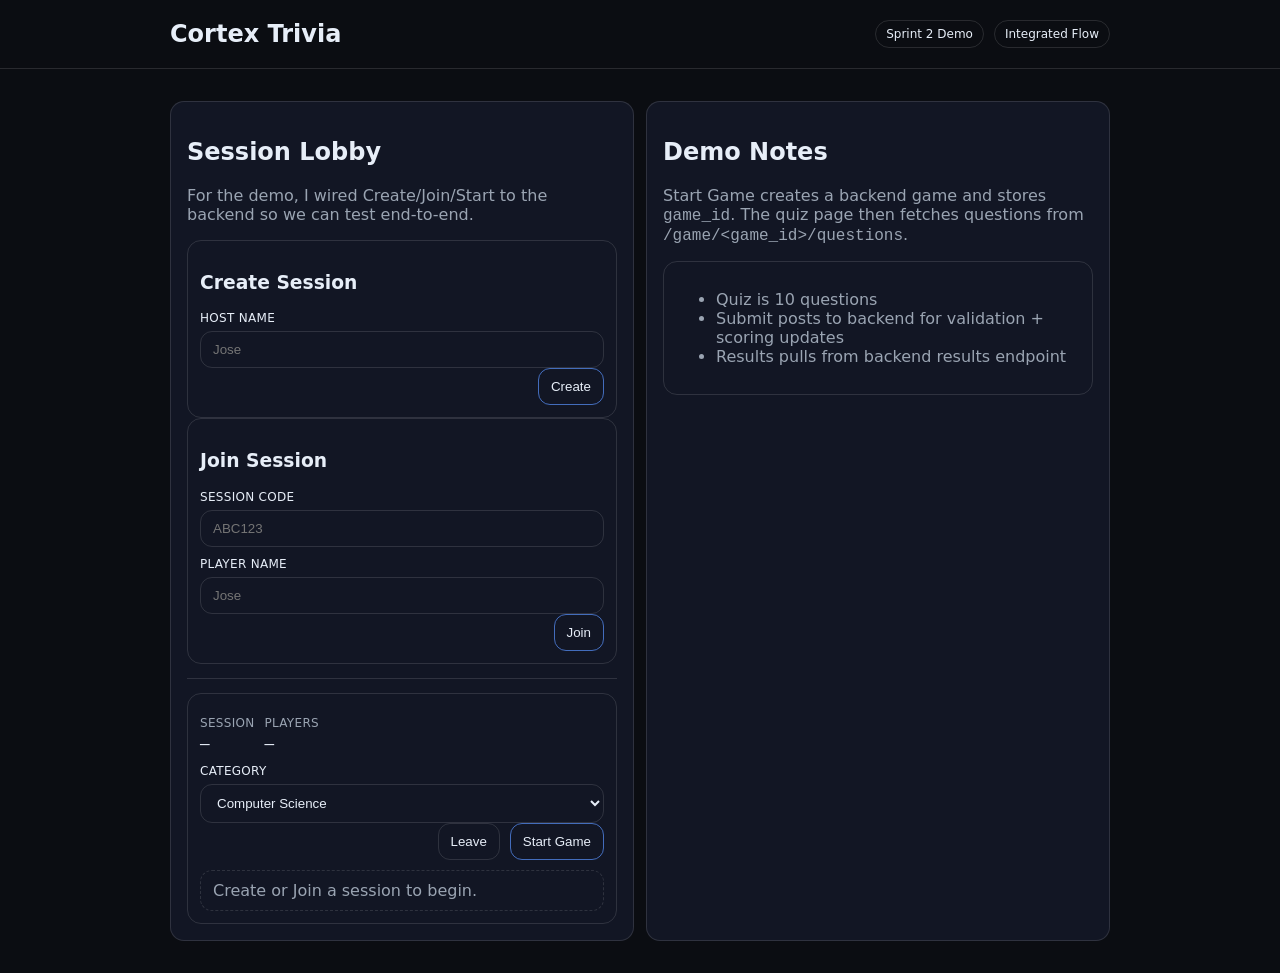
==== frontend/index.html @ 83f25d3b "Add category selection before starting game" ====
<!DOCTYPE html>
<html lang="en">

<head>
  <meta charset="UTF-8" />
  <meta name="viewport" content="width=device-width,initial-scale=1.0" />
  <title>Cortex Trivia — Lobby</title>
  <link rel="stylesheet" href="./styles.css" />
</head>

<!-- JOSE INTEGRATION: app.js uses data-page to decide which initializer to run -->

<body data-page="lobby">
  <header class="header">
    <div class="container header__inner">
      <h1 class="brand">Cortex Trivia</h1>
      <div class="row">
        <span class="pill">Sprint 2 Demo</span>
        <span class="pill">Integrated Flow</span>
      </div>
    </div>
  </header>

  <main class="container">
    <section class="grid">
      <div class="card">
        <h2>Session Lobby</h2>
        <p class="muted">
          <!-- JOSE INTEGRATION: For demo readiness, I wired the lobby buttons to Daniel’s backend. -->
          For the demo, I wired Create/Join/Start to the backend so we can test end-to-end.
        </p>

        <div class="panel">
          <h3>Create Session</h3>
          <label class="label" for="createName">Host name</label>
          <input class="input" id="createName" placeholder="Jose" maxlength="16" />

          <div class="row right">
            <!-- JOSE INTEGRATION: enabled for full integration -->
            <button class="btn primary" id="createBtn">Create</button>
          </div>
        </div>

        <div class="panel">
          <h3>Join Session</h3>
          <label class="label" for="joinCode">Session code</label>
          <input class="input" id="joinCode" placeholder="ABC123" maxlength="10" />
          <label class="label" for="joinName">Player name</label>
          <input class="input" id="joinName" placeholder="Jose" maxlength="16" />

          <div class="row right">
            <!-- JOSE INTEGRATION: enabled for full integration -->
            <button class="btn primary" id="joinBtn">Join</button>
          </div>
        </div>

        <div class="divider"></div>

        <div class="panel">
          <div class="row">
            <div>
              <div class="label muted">Session</div>
              <div class="mono" id="sessionCode">—</div>
            </div>
            <div>
              <div class="label muted">Players</div>
              <div class="mono" id="playerList">—</div>
            </div>
          </div>
          <label class="label" for="bankSelect">Category</label>
          <select class="input" id="bankSelect">
            <option value="cs">Computer Science</option>
            <option value="cybersec">Cybersecurity</option>
          </select>

          <div class="row right">
            <!-- JOSE INTEGRATION: enabled for full integration -->
            <button class="btn" id="leaveBtn">Leave</button>

            <!-- JOSE INTEGRATION: Start Game calls backend /start and navigates to quiz.html -->
            <button class="btn primary" id="startBtn">Start Game</button>
          </div>

          <div class="status" id="statusText">Ready.</div>
        </div>
      </div>

      <div class="card">
        <h2>Demo Notes</h2>
        <p class="muted">
          Start Game creates a backend game and stores <span class="mono">game_id</span>. The quiz page then fetches
          questions from <span class="mono">/game/&lt;game_id&gt;/questions</span>.
        </p>
        <div class="panel">
          <ul class="muted">
            <li>Quiz is 10 questions</li>
            <li>Submit posts to backend for validation + scoring updates</li>
            <li>Results pulls from backend results endpoint</li>
          </ul>
        </div>
      </div>
    </section>
  </main>

  <script src="./app.js"></script>
</body>

</html>
---- frontend/styles.css ----
:root{
  --bg:#0b0d12;
  --card:#121624;
  --text:#e7eef8;
  --muted:#9aa4b2;
  --border:rgba(255,255,255,.12);
  --primary:#4f8cff;
  --danger:#ff4f6d;
  font-family: system-ui, -apple-system, Segoe UI, Roboto, Arial, sans-serif;
}

*{ box-sizing:border-box; }
body{ margin:0; background:var(--bg); color:var(--text); }

.container{ max-width: 980px; margin:0 auto; padding: 20px; }

.header{ border-bottom:1px solid var(--border); }
.header__inner{ display:flex; align-items:center; justify-content:space-between; }

.brand{ margin:0; font-size: 24px; }
.muted{ color:var(--muted); }

.pill{ border:1px solid var(--border); padding:6px 10px; border-radius:999px; font-size:12px; }

.card{ background:var(--card); border:1px solid var(--border); border-radius:14px; padding:16px; }

.grid{ display:grid; grid-template-columns: 1fr 1fr; gap:12px; margin:12px 0; }
@media (max-width: 820px){ .grid{ grid-template-columns:1fr; } }

.panel{ border:1px solid var(--border); border-radius:14px; padding:12px; }

.label{ display:block; margin:10px 0 6px; font-size:12px; text-transform:uppercase; letter-spacing:.3px; }
.input{ width:100%; padding:10px 12px; border-radius:12px; border:1px solid var(--border); background:transparent; color:var(--text); }

/* Fix dropdown list readability (Windows shows a white dropdown list) */
#bankSelect option {
  color: #111;
  background-color: #fff;
}

.btn{ padding:10px 12px; border-radius:12px; border:1px solid var(--border); background:transparent; color:var(--text); cursor:pointer; }
.btn:disabled{ opacity:.45; cursor:not-allowed; }

.primary{ border-color: color-mix(in srgb, var(--primary) 65%, var(--border)); }
.danger{ border-color: color-mix(in srgb, var(--danger) 65%, var(--border)); }

.status{ margin-top:10px; padding:10px 12px; border:1px dashed var(--border); border-radius:12px; color:var(--muted); }

.divider{ height:1px; background:var(--border); margin:14px 0; }

.session{ display:flex; gap:16px; flex-wrap:wrap; align-items:flex-end; border:1px solid var(--border); border-radius:14px; padding:12px; }
.session__actions{ margin-left:auto; display:flex; gap:10px; }

.question{ border:1px solid var(--border); border-radius:14px; padding:12px; }
.row{ display:flex; gap:10px; align-items:center; flex-wrap:wrap; }
.right{ justify-content:flex-end; }

.answers{ display:grid; grid-template-columns: 1fr 1fr; gap:10px; margin-top:10px; }
@media (max-width: 820px){ .answers{ grid-template-columns:1fr; } }

.answer{ text-align:left; padding:10px 12px; border-radius:12px; border:1px solid var(--border); background:transparent; color:var(--text); cursor:pointer; }
.answer.selected{ border-color: color-mix(in srgb, var(--primary) 70%, var(--border)); }

.mono{ font-family: ui-monospace, SFMono-Regular, Menlo, Monaco, Consolas, "Liberation Mono", "Courier New", monospace; }

/* --- Sprint 2 demo additions --- */
.big {
  font-size: 2rem;
  font-weight: 700;
  line-height: 1.1;
}
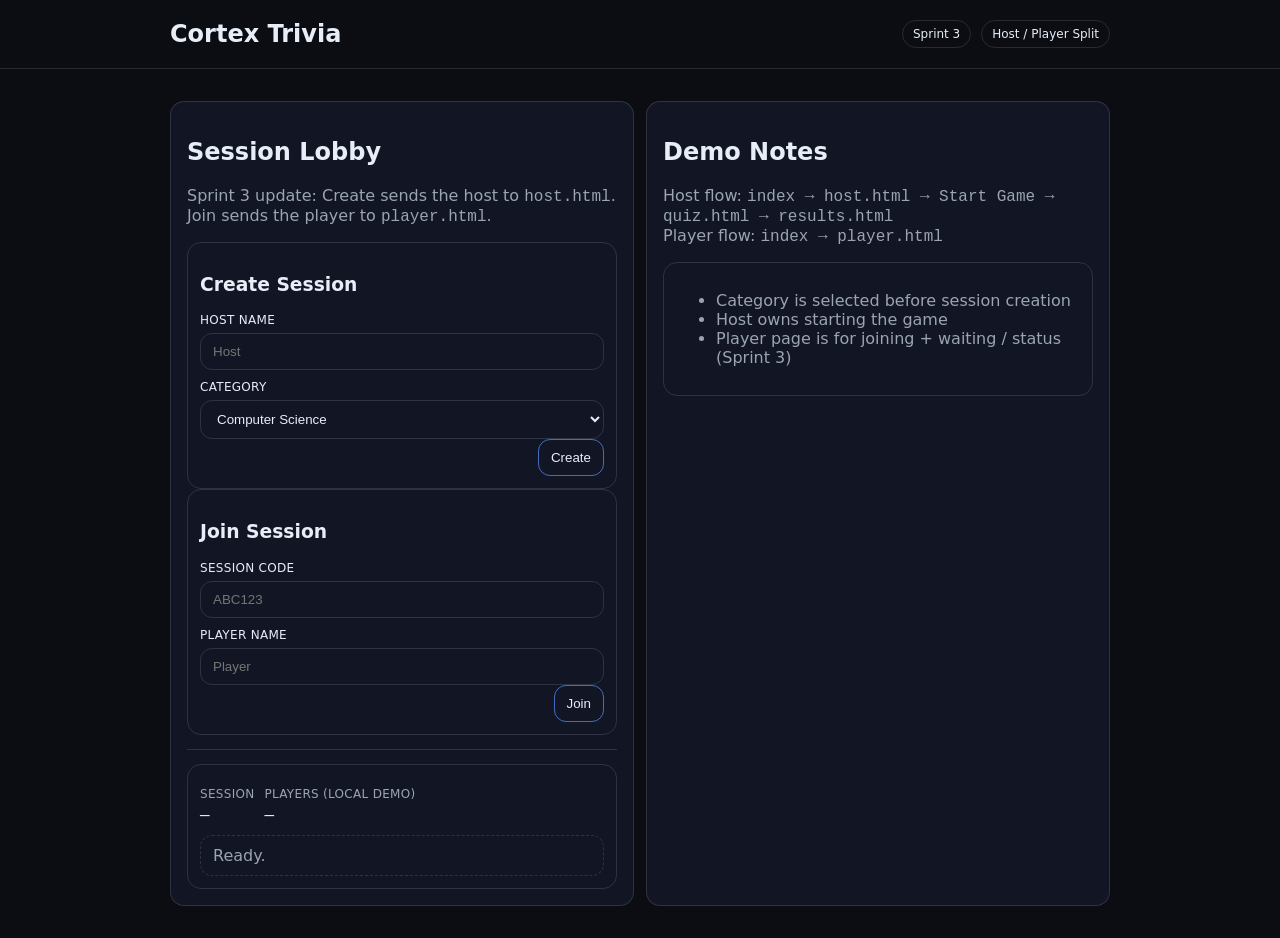
==== commit e7130817: "Sprint 3: host/player pages + minimal backend support" ====
--- a/frontend/index.html
+++ b/frontend/index.html
@@ -9,14 +9,13 @@
 </head>
 
 <!-- JOSE INTEGRATION: app.js uses data-page to decide which initializer to run -->
-
 <body data-page="lobby">
   <header class="header">
     <div class="container header__inner">
       <h1 class="brand">Cortex Trivia</h1>
       <div class="row">
-        <span class="pill">Sprint 2 Demo</span>
-        <span class="pill">Integrated Flow</span>
+        <span class="pill">Sprint 3</span>
+        <span class="pill">Host / Player Split</span>
       </div>
     </div>
   </header>
@@ -26,30 +25,40 @@
       <div class="card">
         <h2>Session Lobby</h2>
         <p class="muted">
-          <!-- JOSE INTEGRATION: For demo readiness, I wired the lobby buttons to Daniel’s backend. -->
-          For the demo, I wired Create/Join/Start to the backend so we can test end-to-end.
+          <!-- JOSE INTEGRATION: Sprint 3 routing change -->
+          Sprint 3 update: Create sends the host to <span class="mono">host.html</span>. Join sends the player to
+          <span class="mono">player.html</span>.
         </p>
 
         <div class="panel">
           <h3>Create Session</h3>
+
           <label class="label" for="createName">Host name</label>
-          <input class="input" id="createName" placeholder="Jose" maxlength="16" />
+          <input class="input" id="createName" placeholder="Host" maxlength="16" />
+
+          <label class="label" for="bankSelect">Category</label>
+          <select class="input" id="bankSelect">
+            <option value="cs">Computer Science</option>
+            <option value="cybersec">Cybersecurity</option>
+          </select>
 
           <div class="row right">
-            <!-- JOSE INTEGRATION: enabled for full integration -->
+            <!-- JOSE INTEGRATION: enabled + routed to host.html -->
             <button class="btn primary" id="createBtn">Create</button>
           </div>
         </div>
 
         <div class="panel">
           <h3>Join Session</h3>
+
           <label class="label" for="joinCode">Session code</label>
           <input class="input" id="joinCode" placeholder="ABC123" maxlength="10" />
+
           <label class="label" for="joinName">Player name</label>
-          <input class="input" id="joinName" placeholder="Jose" maxlength="16" />
+          <input class="input" id="joinName" placeholder="Player" maxlength="16" />
 
           <div class="row right">
-            <!-- JOSE INTEGRATION: enabled for full integration -->
+            <!-- JOSE INTEGRATION: enabled + routed to player.html -->
             <button class="btn primary" id="joinBtn">Join</button>
           </div>
         </div>
@@ -63,22 +72,9 @@
               <div class="mono" id="sessionCode">—</div>
             </div>
             <div>
-              <div class="label muted">Players</div>
+              <div class="label muted">Players (local demo)</div>
               <div class="mono" id="playerList">—</div>
             </div>
-          </div>
-          <label class="label" for="bankSelect">Category</label>
-          <select class="input" id="bankSelect">
-            <option value="cs">Computer Science</option>
-            <option value="cybersec">Cybersecurity</option>
-          </select>
-
-          <div class="row right">
-            <!-- JOSE INTEGRATION: enabled for full integration -->
-            <button class="btn" id="leaveBtn">Leave</button>
-
-            <!-- JOSE INTEGRATION: Start Game calls backend /start and navigates to quiz.html -->
-            <button class="btn primary" id="startBtn">Start Game</button>
           </div>
 
           <div class="status" id="statusText">Ready.</div>
@@ -88,14 +84,14 @@
       <div class="card">
         <h2>Demo Notes</h2>
         <p class="muted">
-          Start Game creates a backend game and stores <span class="mono">game_id</span>. The quiz page then fetches
-          questions from <span class="mono">/game/&lt;game_id&gt;/questions</span>.
+          Host flow: <span class="mono">index → host.html → Start Game → quiz.html → results.html</span><br />
+          Player flow: <span class="mono">index → player.html</span>
         </p>
         <div class="panel">
           <ul class="muted">
-            <li>Quiz is 10 questions</li>
-            <li>Submit posts to backend for validation + scoring updates</li>
-            <li>Results pulls from backend results endpoint</li>
+            <li>Category is selected before session creation</li>
+            <li>Host owns starting the game</li>
+            <li>Player page is for joining + waiting / status (Sprint 3)</li>
           </ul>
         </div>
       </div>
@@ -105,4 +101,5 @@
   <script src="./app.js"></script>
 </body>
 
-</html>+</html>
+
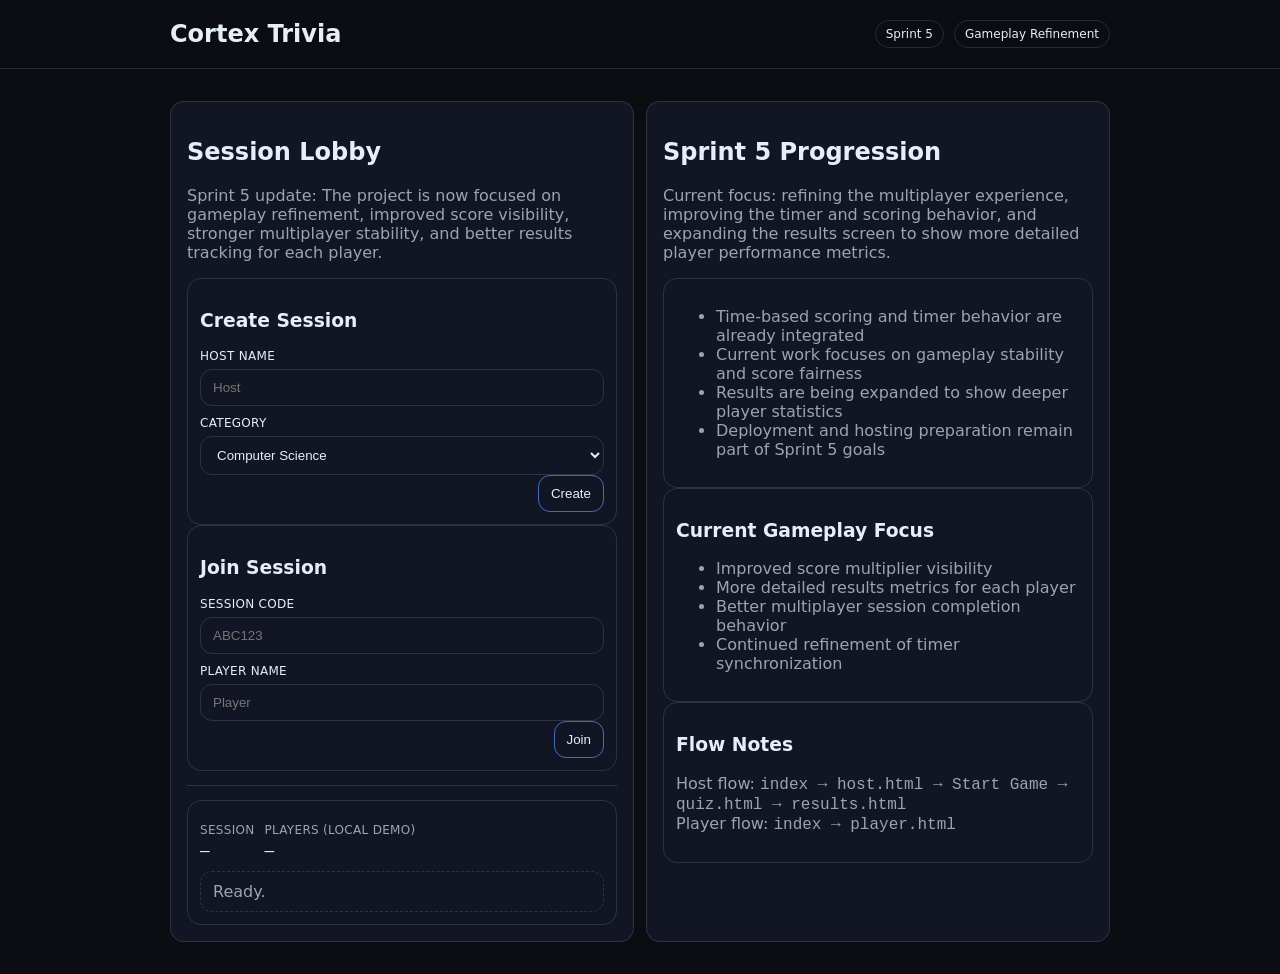
==== commit 2b2228c0: "Sprint 5 frontend results metrics + scoring updates + README update" ====
--- a/frontend/index.html
+++ b/frontend/index.html
@@ -14,8 +14,8 @@
     <div class="container header__inner">
       <h1 class="brand">Cortex Trivia</h1>
       <div class="row">
-        <span class="pill">Sprint 3</span>
-        <span class="pill">Host / Player Split</span>
+        <span class="pill">Sprint 5</span>
+        <span class="pill">Gameplay Refinement</span>
       </div>
     </div>
   </header>
@@ -25,9 +25,9 @@
       <div class="card">
         <h2>Session Lobby</h2>
         <p class="muted">
-          <!-- JOSE INTEGRATION: Sprint 3 routing change -->
-          Sprint 3 update: Create sends the host to <span class="mono">host.html</span>. Join sends the player to
-          <span class="mono">player.html</span>.
+          Sprint 5 update: The project is now focused on gameplay refinement,
+          improved score visibility, stronger multiplayer stability, and better
+          results tracking for each player.
         </p>
 
         <div class="panel">
@@ -40,10 +40,11 @@
           <select class="input" id="bankSelect">
             <option value="cs">Computer Science</option>
             <option value="cybersec">Cybersecurity</option>
+            <option value="it">Information Technology</option>
+            <option value="datasci">Data Science</option>
           </select>
 
           <div class="row right">
-            <!-- JOSE INTEGRATION: enabled + routed to host.html -->
             <button class="btn primary" id="createBtn">Create</button>
           </div>
         </div>
@@ -58,7 +59,6 @@
           <input class="input" id="joinName" placeholder="Player" maxlength="16" />
 
           <div class="row right">
-            <!-- JOSE INTEGRATION: enabled + routed to player.html -->
             <button class="btn primary" id="joinBtn">Join</button>
           </div>
         </div>
@@ -82,17 +82,38 @@
       </div>
 
       <div class="card">
-        <h2>Demo Notes</h2>
+        <h2>Sprint 5 Progression</h2>
         <p class="muted">
-          Host flow: <span class="mono">index → host.html → Start Game → quiz.html → results.html</span><br />
-          Player flow: <span class="mono">index → player.html</span>
+          Current focus: refining the multiplayer experience, improving the
+          timer and scoring behavior, and expanding the results screen to show
+          more detailed player performance metrics.
         </p>
+
         <div class="panel">
           <ul class="muted">
-            <li>Category is selected before session creation</li>
-            <li>Host owns starting the game</li>
-            <li>Player page is for joining + waiting / status (Sprint 3)</li>
+            <li>Time-based scoring and timer behavior are already integrated</li>
+            <li>Current work focuses on gameplay stability and score fairness</li>
+            <li>Results are being expanded to show deeper player statistics</li>
+            <li>Deployment and hosting preparation remain part of Sprint 5 goals</li>
           </ul>
+        </div>
+
+        <div class="panel">
+          <h3>Current Gameplay Focus</h3>
+          <ul class="muted">
+            <li>Improved score multiplier visibility</li>
+            <li>More detailed results metrics for each player</li>
+            <li>Better multiplayer session completion behavior</li>
+            <li>Continued refinement of timer synchronization</li>
+          </ul>
+        </div>
+
+        <div class="panel">
+          <h3>Flow Notes</h3>
+          <p class="muted">
+            Host flow: <span class="mono">index → host.html → Start Game → quiz.html → results.html</span><br />
+            Player flow: <span class="mono">index → player.html</span>
+          </p>
         </div>
       </div>
     </section>
@@ -102,4 +123,3 @@
 </body>
 
 </html>
-
--- a/frontend/styles.css
+++ b/frontend/styles.css
@@ -70,3 +70,31 @@
   line-height: 1.1;
 }
 
+/* === Timer + Buffer Selection UI (added from classmate's version) === */
+.timer-btn,
+#bufferOn,
+#bufferOff {
+  border: 1px solid var(--border);
+  padding: 8px 12px;
+  margin: 4px;
+  cursor: pointer;
+  border-radius: 12px;
+  background: transparent;
+  color: var(--text);
+  transition: all 0.2s ease;
+}
+
+.timer-btn:hover,
+#bufferOn:hover,
+#bufferOff:hover {
+  border-color: var(--primary);
+}
+
+/* Highlights the currently selected timer/buffer button */
+.timer-btn.selected,
+#bufferOn.selected,
+#bufferOff.selected {
+  background-color: var(--primary);
+  color: white;
+  border-color: var(--primary);
+}
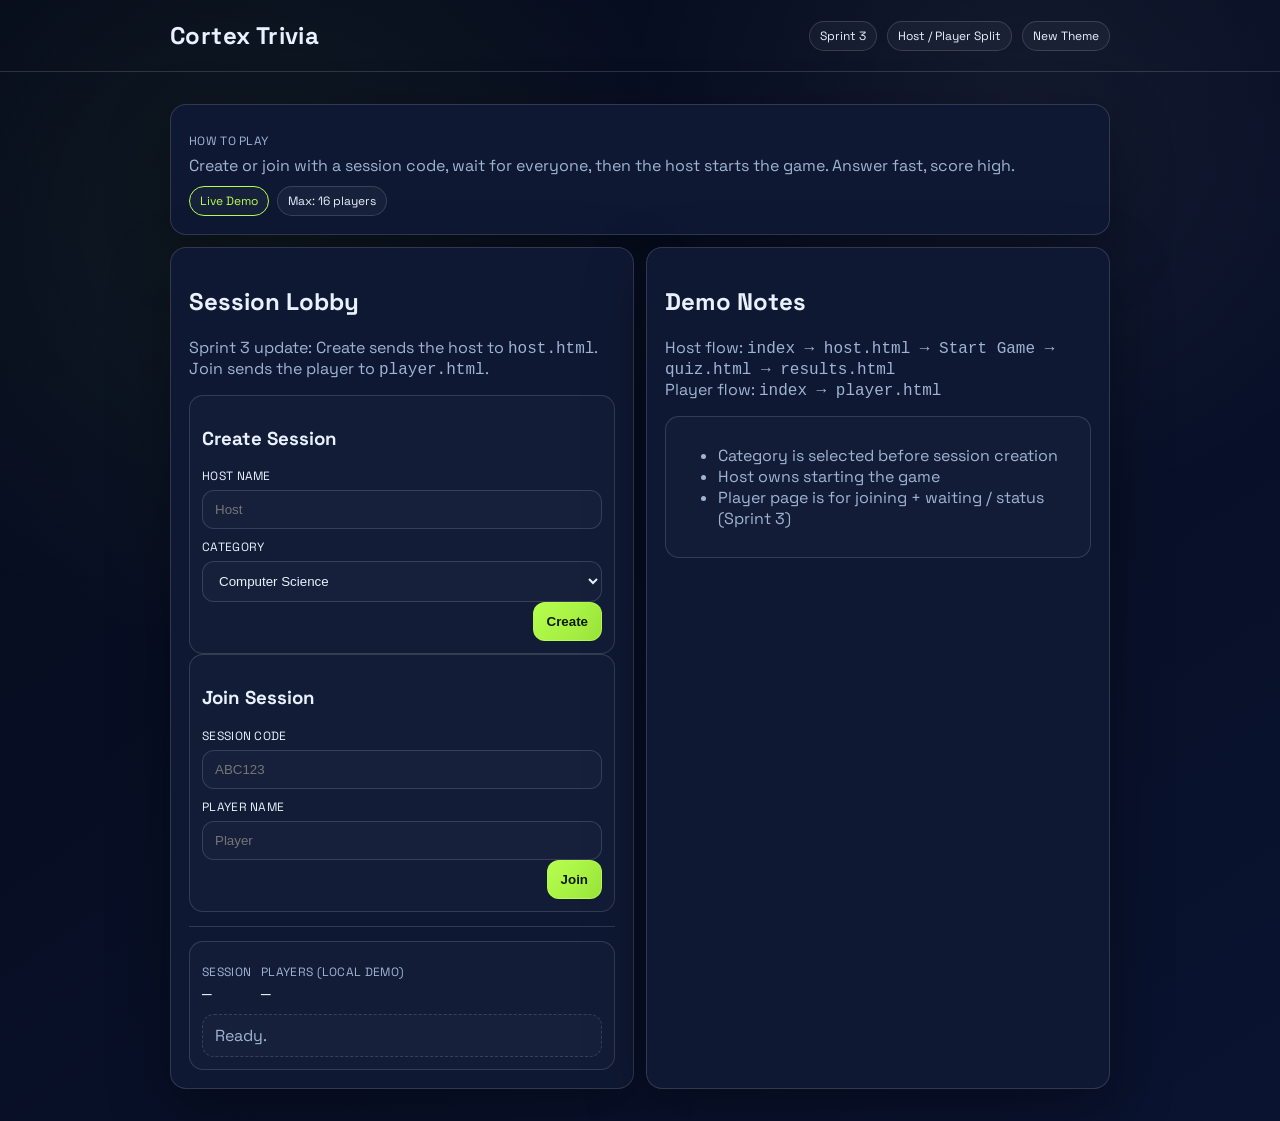
==== commit e0258b49: "UI refresh: navy/lime theme, quiz/results polish, Sprint 6 README updates" ====
--- a/frontend/index.html
+++ b/frontend/index.html
@@ -14,20 +14,37 @@
     <div class="container header__inner">
       <h1 class="brand">Cortex Trivia</h1>
       <div class="row">
-        <span class="pill">Sprint 5</span>
-        <span class="pill">Gameplay Refinement</span>
+        <span class="pill">Sprint 3</span>
+        <span class="pill">Host / Player Split</span>
+        <span class="pill">New Theme</span>
       </div>
     </div>
   </header>
 
   <main class="container">
+    <!-- Hero strip: lightweight “how to” and status summary -->
+    <section class="card" style="margin-top:12px;">
+      <div class="row" style="justify-content:space-between; align-items:flex-start;">
+        <div>
+          <div class="label muted">How to play</div>
+          <p class="muted" style="margin:4px 0 0;">
+            Create or join with a session code, wait for everyone, then the host starts the game. Answer fast, score high.
+          </p>
+        </div>
+        <div class="row" style="gap:8px;">
+          <span class="pill" style="border-color:var(--primary); color:var(--primary);">Live Demo</span>
+          <span class="pill">Max: 16 players</span>
+        </div>
+      </div>
+    </section>
+
     <section class="grid">
       <div class="card">
         <h2>Session Lobby</h2>
         <p class="muted">
-          Sprint 5 update: The project is now focused on gameplay refinement,
-          improved score visibility, stronger multiplayer stability, and better
-          results tracking for each player.
+          <!-- JOSE INTEGRATION: Sprint 3 routing change -->
+          Sprint 3 update: Create sends the host to <span class="mono">host.html</span>. Join sends the player to
+          <span class="mono">player.html</span>.
         </p>
 
         <div class="panel">
@@ -45,6 +62,7 @@
           </select>
 
           <div class="row right">
+            <!-- JOSE INTEGRATION: enabled + routed to host.html -->
             <button class="btn primary" id="createBtn">Create</button>
           </div>
         </div>
@@ -55,10 +73,11 @@
           <label class="label" for="joinCode">Session code</label>
           <input class="input" id="joinCode" placeholder="ABC123" maxlength="10" />
 
-          <label class="label" for="joinName">Player name</label>
+          <label class="label" for "joinName">Player name</label>
           <input class="input" id="joinName" placeholder="Player" maxlength="16" />
 
           <div class="row right">
+            <!-- JOSE INTEGRATION: enabled + routed to player.html -->
             <button class="btn primary" id="joinBtn">Join</button>
           </div>
         </div>
@@ -82,38 +101,17 @@
       </div>
 
       <div class="card">
-        <h2>Sprint 5 Progression</h2>
+        <h2>Demo Notes</h2>
         <p class="muted">
-          Current focus: refining the multiplayer experience, improving the
-          timer and scoring behavior, and expanding the results screen to show
-          more detailed player performance metrics.
+          Host flow: <span class="mono">index → host.html → Start Game → quiz.html → results.html</span><br />
+          Player flow: <span class="mono">index → player.html</span>
         </p>
-
         <div class="panel">
           <ul class="muted">
-            <li>Time-based scoring and timer behavior are already integrated</li>
-            <li>Current work focuses on gameplay stability and score fairness</li>
-            <li>Results are being expanded to show deeper player statistics</li>
-            <li>Deployment and hosting preparation remain part of Sprint 5 goals</li>
+            <li>Category is selected before session creation</li>
+            <li>Host owns starting the game</li>
+            <li>Player page is for joining + waiting / status (Sprint 3)</li>
           </ul>
-        </div>
-
-        <div class="panel">
-          <h3>Current Gameplay Focus</h3>
-          <ul class="muted">
-            <li>Improved score multiplier visibility</li>
-            <li>More detailed results metrics for each player</li>
-            <li>Better multiplayer session completion behavior</li>
-            <li>Continued refinement of timer synchronization</li>
-          </ul>
-        </div>
-
-        <div class="panel">
-          <h3>Flow Notes</h3>
-          <p class="muted">
-            Host flow: <span class="mono">index → host.html → Start Game → quiz.html → results.html</span><br />
-            Player flow: <span class="mono">index → player.html</span>
-          </p>
         </div>
       </div>
     </section>
@@ -123,3 +121,4 @@
 </body>
 
 </html>
+
--- a/frontend/styles.css
+++ b/frontend/styles.css
@@ -1,36 +1,94 @@
+/* Global theme tokens */
+@import url('https://fonts.googleapis.com/css2?family=Space+Grotesk:wght@400;500;600;700&display=swap');
+
 :root{
-  --bg:#0b0d12;
-  --card:#121624;
-  --text:#e7eef8;
-  --muted:#9aa4b2;
-  --border:rgba(255,255,255,.12);
-  --primary:#4f8cff;
+  --bg:#050b1b;
+  --bg-2:#0a1330;
+  --card:#0f1833;
+  --text:#e9f1ff;
+  --muted:#9fb4d1;
+  --border:rgba(255,255,255,.14);
+  --primary:#b6ff4f;           /* Lime accent */
+  --primary-strong:#9be63a;
   --danger:#ff4f6d;
-  font-family: system-ui, -apple-system, Segoe UI, Roboto, Arial, sans-serif;
+  --shadow:0 20px 60px rgba(0,0,0,0.35);
+  font-family:'Space Grotesk', system-ui, -apple-system, Segoe UI, Roboto, Arial, sans-serif;
 }
 
 *{ box-sizing:border-box; }
-body{ margin:0; background:var(--bg); color:var(--text); }
-
+body{
+  margin:0;
+  background:radial-gradient(circle at 20% 20%, rgba(182,255,79,0.06), transparent 32%),
+             radial-gradient(circle at 80% 10%, rgba(255,255,255,0.05), transparent 28%),
+             linear-gradient(145deg, var(--bg), var(--bg-2));
+  color:var(--text);
+  min-height:100vh;
+}
+
+/* Layout */
 .container{ max-width: 980px; margin:0 auto; padding: 20px; }
 
+/* Header */
 .header{ border-bottom:1px solid var(--border); }
-.header__inner{ display:flex; align-items:center; justify-content:space-between; }
-
-.brand{ margin:0; font-size: 24px; }
+.header__inner{ display:flex; align-items:center; justify-content:space-between; gap:12px; }
+.brand{ margin:0; font-size: 24px; letter-spacing:0.4px; }
+
+/* Text */
 .muted{ color:var(--muted); }
 
-.pill{ border:1px solid var(--border); padding:6px 10px; border-radius:999px; font-size:12px; }
-
-.card{ background:var(--card); border:1px solid var(--border); border-radius:14px; padding:16px; }
-
+/* Pills & badges */
+.pill{
+  border:1px solid var(--border);
+  padding:6px 10px;
+  border-radius:999px;
+  font-size:12px;
+  background:rgba(255,255,255,0.04);
+}
+
+/* Cards & panels */
+.card{
+  background:var(--card);
+  border:1px solid var(--border);
+  border-radius:16px;
+  padding:18px;
+  box-shadow:var(--shadow);
+  transition:transform .18s ease, box-shadow .18s ease;
+}
+.card:hover{ transform:translateY(-2px); box-shadow:0 24px 64px rgba(0,0,0,0.42); }
+
+.panel{
+  border:1px solid var(--border);
+  border-radius:14px;
+  padding:12px;
+  background:rgba(255,255,255,0.02);
+}
+
+/* Grid */
 .grid{ display:grid; grid-template-columns: 1fr 1fr; gap:12px; margin:12px 0; }
 @media (max-width: 820px){ .grid{ grid-template-columns:1fr; } }
 
-.panel{ border:1px solid var(--border); border-radius:14px; padding:12px; }
-
-.label{ display:block; margin:10px 0 6px; font-size:12px; text-transform:uppercase; letter-spacing:.3px; }
-.input{ width:100%; padding:10px 12px; border-radius:12px; border:1px solid var(--border); background:transparent; color:var(--text); }
+/* Labels & inputs */
+.label{
+  display:block;
+  margin:10px 0 6px;
+  font-size:12px;
+  text-transform:uppercase;
+  letter-spacing:.3px;
+}
+.input{
+  width:100%;
+  padding:11px 12px;
+  border-radius:12px;
+  border:1px solid var(--border);
+  background:rgba(255,255,255,0.02);
+  color:var(--text);
+  transition:border-color .16s ease, box-shadow .16s ease, background .16s ease;
+}
+.input:focus-visible{
+  outline:2px solid var(--primary);
+  outline-offset:2px;
+  box-shadow:0 0 0 4px rgba(182,255,79,0.18);
+}
 
 /* Fix dropdown list readability (Windows shows a white dropdown list) */
 #bankSelect option {
@@ -38,30 +96,101 @@
   background-color: #fff;
 }
 
-.btn{ padding:10px 12px; border-radius:12px; border:1px solid var(--border); background:transparent; color:var(--text); cursor:pointer; }
-.btn:disabled{ opacity:.45; cursor:not-allowed; }
-
-.primary{ border-color: color-mix(in srgb, var(--primary) 65%, var(--border)); }
-.danger{ border-color: color-mix(in srgb, var(--danger) 65%, var(--border)); }
-
-.status{ margin-top:10px; padding:10px 12px; border:1px dashed var(--border); border-radius:12px; color:var(--muted); }
-
+/* Buttons */
+.btn{
+  padding:11px 13px;
+  border-radius:12px;
+  border:1px solid var(--border);
+  background:rgba(255,255,255,0.03);
+  color:var(--text);
+  cursor:pointer;
+  transition:transform .16s ease, box-shadow .16s ease, background .16s ease, border-color .16s ease;
+}
+.btn:hover{
+  transform:translateY(-1px);
+  box-shadow:0 10px 28px rgba(0,0,0,0.28);
+}
+.btn:focus-visible{
+  outline:2px solid var(--primary);
+  outline-offset:2px;
+  box-shadow:0 0 0 4px rgba(182,255,79,0.18);
+}
+.btn:disabled{ opacity:.45; cursor:not-allowed; transform:none; box-shadow:none; }
+
+/* Filled accents for primary/danger */
+.primary{
+  border-color: color-mix(in srgb, var(--primary) 60%, var(--border));
+  background: linear-gradient(135deg, var(--primary), var(--primary-strong));
+  color:#0f1a00;
+  font-weight:600;
+}
+.primary:hover{ border-color:var(--primary-strong); }
+.primary:disabled{ background:rgba(255,255,255,0.08); color:var(--muted); }
+
+.danger{
+  border-color: color-mix(in srgb, var(--danger) 65%, var(--border));
+  color:var(--danger);
+}
+.danger:hover{ border-color:var(--danger); color:#fff; background:rgba(255,79,109,0.12); }
+
+/* Status & dividers */
+.status{
+  margin-top:10px;
+  padding:10px 12px;
+  border:1px dashed var(--border);
+  border-radius:12px;
+  color:var(--muted);
+  background:rgba(255,255,255,0.02);
+}
 .divider{ height:1px; background:var(--border); margin:14px 0; }
 
-.session{ display:flex; gap:16px; flex-wrap:wrap; align-items:flex-end; border:1px solid var(--border); border-radius:14px; padding:12px; }
+/* Session / rows */
+.session{
+  display:flex;
+  gap:16px;
+  flex-wrap:wrap;
+  align-items:flex-end;
+  border:1px solid var(--border);
+  border-radius:14px;
+  padding:12px;
+  background:rgba(255,255,255,0.02);
+}
 .session__actions{ margin-left:auto; display:flex; gap:10px; }
 
-.question{ border:1px solid var(--border); border-radius:14px; padding:12px; }
+.question{
+  border:1px solid var(--border);
+  border-radius:14px;
+  padding:12px;
+  background:rgba(255,255,255,0.02);
+}
+
 .row{ display:flex; gap:10px; align-items:center; flex-wrap:wrap; }
 .right{ justify-content:flex-end; }
 
+/* Answers */
 .answers{ display:grid; grid-template-columns: 1fr 1fr; gap:10px; margin-top:10px; }
 @media (max-width: 820px){ .answers{ grid-template-columns:1fr; } }
 
-.answer{ text-align:left; padding:10px 12px; border-radius:12px; border:1px solid var(--border); background:transparent; color:var(--text); cursor:pointer; }
-.answer.selected{ border-color: color-mix(in srgb, var(--primary) 70%, var(--border)); }
-
-.mono{ font-family: ui-monospace, SFMono-Regular, Menlo, Monaco, Consolas, "Liberation Mono", "Courier New", monospace; }
+.answer{
+  text-align:left;
+  padding:10px 12px;
+  border-radius:12px;
+  border:1px solid var(--border);
+  background:rgba(255,255,255,0.03);
+  color:var(--text);
+  cursor:pointer;
+  transition:transform .14s ease, border-color .16s ease, background .16s ease;
+}
+.answer:hover{ transform:translateY(-1px); }
+.answer.selected{
+  border-color: color-mix(in srgb, var(--primary) 70%, var(--border));
+  background:rgba(182,255,79,0.12);
+}
+
+/* Mono text */
+.mono{
+  font-family: ui-monospace, SFMono-Regular, Menlo, Monaco, Consolas, "Liberation Mono", "Courier New", monospace;
+}
 
 /* --- Sprint 2 demo additions --- */
 .big {
@@ -95,6 +224,7 @@
 #bufferOn.selected,
 #bufferOff.selected {
   background-color: var(--primary);
-  color: white;
+  color: #0f1a00;
   border-color: var(--primary);
 }
+
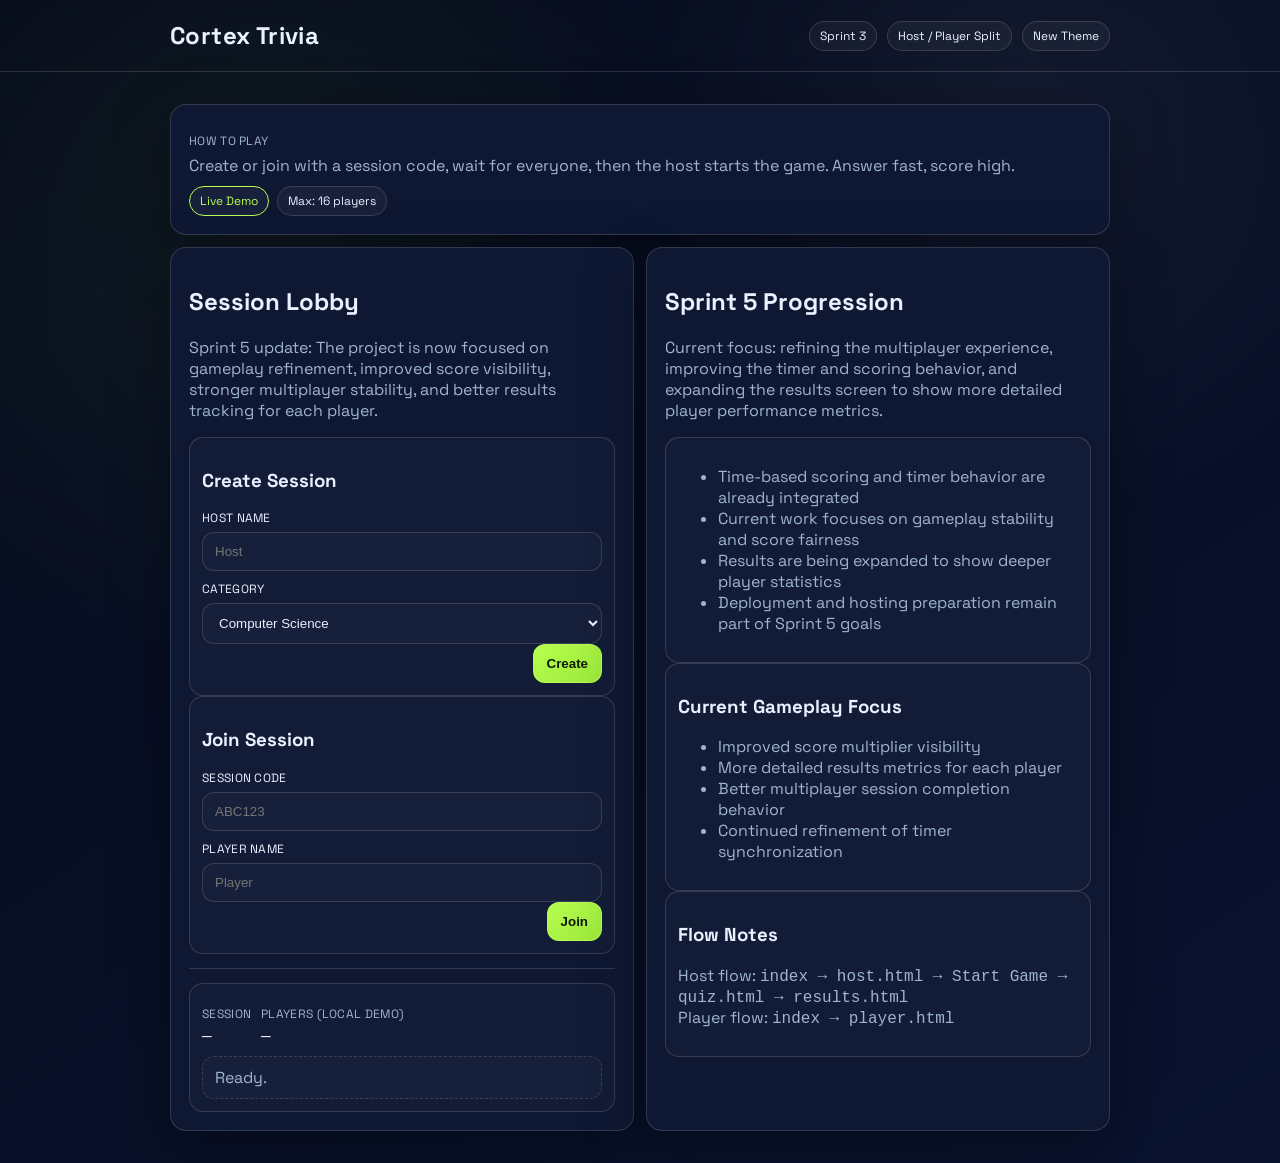
==== commit c5a34012: "Merge branch 'main' into frontend-ui-update" ====
--- a/frontend/index.html
+++ b/frontend/index.html
@@ -42,9 +42,9 @@
       <div class="card">
         <h2>Session Lobby</h2>
         <p class="muted">
-          <!-- JOSE INTEGRATION: Sprint 3 routing change -->
-          Sprint 3 update: Create sends the host to <span class="mono">host.html</span>. Join sends the player to
-          <span class="mono">player.html</span>.
+          Sprint 5 update: The project is now focused on gameplay refinement,
+          improved score visibility, stronger multiplayer stability, and better
+          results tracking for each player.
         </p>
 
         <div class="panel">
@@ -62,7 +62,6 @@
           </select>
 
           <div class="row right">
-            <!-- JOSE INTEGRATION: enabled + routed to host.html -->
             <button class="btn primary" id="createBtn">Create</button>
           </div>
         </div>
@@ -77,7 +76,6 @@
           <input class="input" id="joinName" placeholder="Player" maxlength="16" />
 
           <div class="row right">
-            <!-- JOSE INTEGRATION: enabled + routed to player.html -->
             <button class="btn primary" id="joinBtn">Join</button>
           </div>
         </div>
@@ -101,17 +99,38 @@
       </div>
 
       <div class="card">
-        <h2>Demo Notes</h2>
+        <h2>Sprint 5 Progression</h2>
         <p class="muted">
-          Host flow: <span class="mono">index → host.html → Start Game → quiz.html → results.html</span><br />
-          Player flow: <span class="mono">index → player.html</span>
+          Current focus: refining the multiplayer experience, improving the
+          timer and scoring behavior, and expanding the results screen to show
+          more detailed player performance metrics.
         </p>
+
         <div class="panel">
           <ul class="muted">
-            <li>Category is selected before session creation</li>
-            <li>Host owns starting the game</li>
-            <li>Player page is for joining + waiting / status (Sprint 3)</li>
+            <li>Time-based scoring and timer behavior are already integrated</li>
+            <li>Current work focuses on gameplay stability and score fairness</li>
+            <li>Results are being expanded to show deeper player statistics</li>
+            <li>Deployment and hosting preparation remain part of Sprint 5 goals</li>
           </ul>
+        </div>
+
+        <div class="panel">
+          <h3>Current Gameplay Focus</h3>
+          <ul class="muted">
+            <li>Improved score multiplier visibility</li>
+            <li>More detailed results metrics for each player</li>
+            <li>Better multiplayer session completion behavior</li>
+            <li>Continued refinement of timer synchronization</li>
+          </ul>
+        </div>
+
+        <div class="panel">
+          <h3>Flow Notes</h3>
+          <p class="muted">
+            Host flow: <span class="mono">index → host.html → Start Game → quiz.html → results.html</span><br />
+            Player flow: <span class="mono">index → player.html</span>
+          </p>
         </div>
       </div>
     </section>
@@ -121,4 +140,3 @@
 </body>
 
 </html>
-
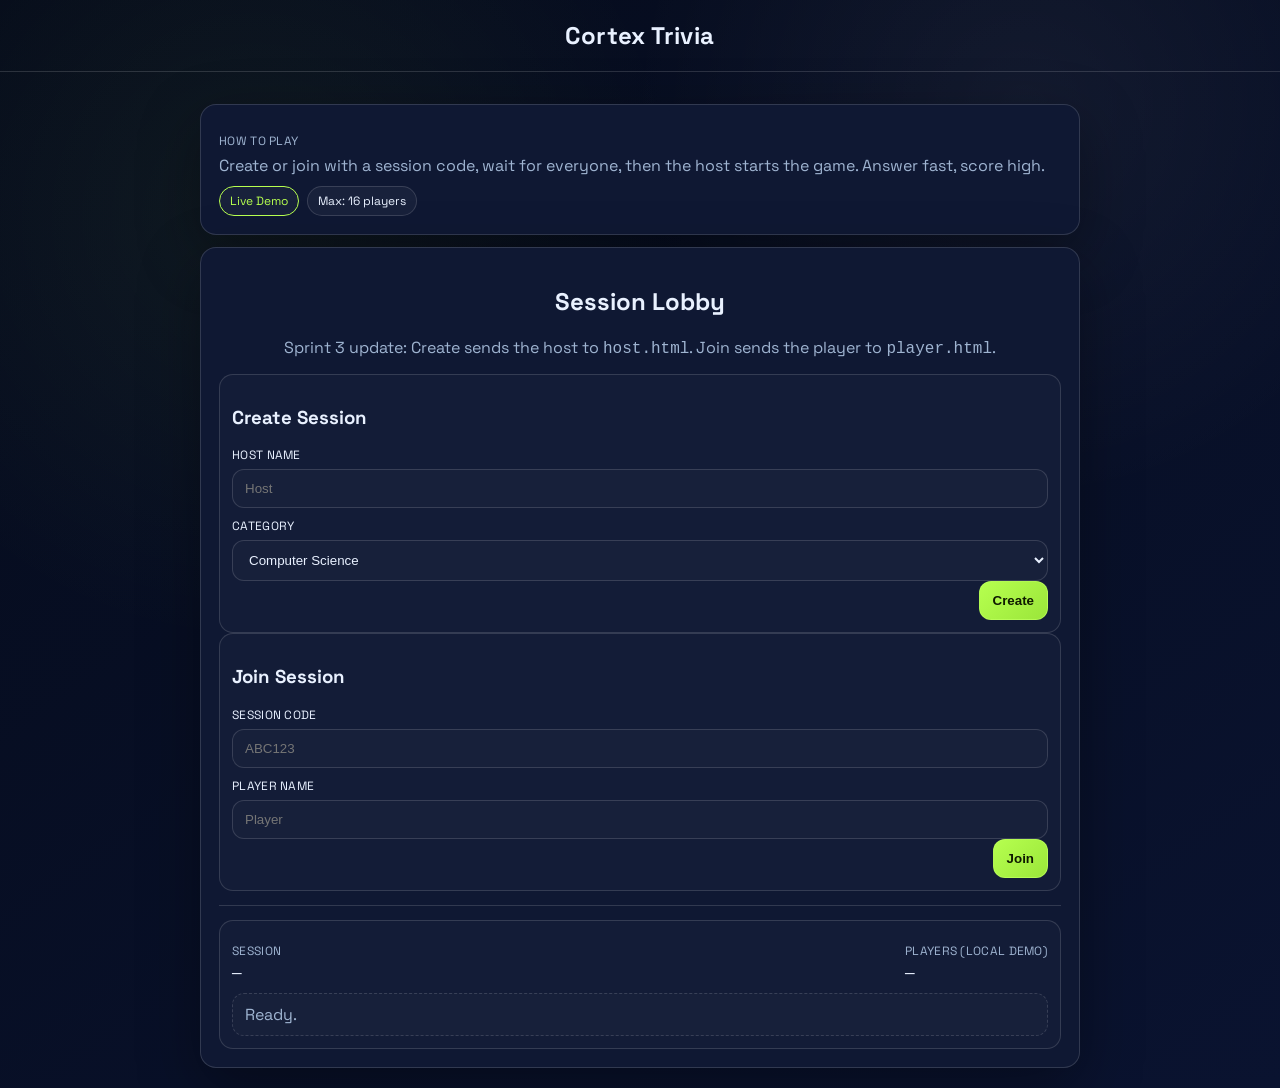
==== commit 8e567c7d: "Clean lobby layout: remove legacy sprint badges and center session card" ====
--- a/frontend/index.html
+++ b/frontend/index.html
@@ -11,18 +11,14 @@
 <!-- JOSE INTEGRATION: app.js uses data-page to decide which initializer to run -->
 <body data-page="lobby">
   <header class="header">
-    <div class="container header__inner">
+    <!-- Centered brand; pills removed as requested -->
+    <div class="container header__inner" style="justify-content:center;">
       <h1 class="brand">Cortex Trivia</h1>
-      <div class="row">
-        <span class="pill">Sprint 3</span>
-        <span class="pill">Host / Player Split</span>
-        <span class="pill">New Theme</span>
-      </div>
     </div>
   </header>
 
-  <main class="container">
-    <!-- Hero strip: lightweight “how to” and status summary -->
+  <main class="container" style="max-width:920px;">
+    <!-- Hero strip: kept concise; no sprint pills -->
     <section class="card" style="margin-top:12px;">
       <div class="row" style="justify-content:space-between; align-items:flex-start;">
         <div>
@@ -38,100 +34,64 @@
       </div>
     </section>
 
-    <section class="grid">
-      <div class="card">
-        <h2>Session Lobby</h2>
-        <p class="muted">
-          Sprint 5 update: The project is now focused on gameplay refinement,
-          improved score visibility, stronger multiplayer stability, and better
-          results tracking for each player.
-        </p>
+    <!-- Single-column layout: Session Lobby centered, Sprint 5 content removed -->
+    <section class="card" style="margin-top:12px;">
+      <h2 style="text-align:center;">Session Lobby</h2>
+      <p class="muted" style="text-align:center;">
+        Sprint 3 update: Create sends the host to <span class="mono">host.html</span>. Join sends the player to
+        <span class="mono">player.html</span>.
+      </p>
 
-        <div class="panel">
-          <h3>Create Session</h3>
+      <div class="panel">
+        <h3>Create Session</h3>
 
-          <label class="label" for="createName">Host name</label>
-          <input class="input" id="createName" placeholder="Host" maxlength="16" />
+        <label class="label" for="createName">Host name</label>
+        <input class="input" id="createName" placeholder="Host" maxlength="16" />
 
-          <label class="label" for="bankSelect">Category</label>
-          <select class="input" id="bankSelect">
-            <option value="cs">Computer Science</option>
-            <option value="cybersec">Cybersecurity</option>
-            <option value="it">Information Technology</option>
-            <option value="datasci">Data Science</option>
-          </select>
+        <label class="label" for="bankSelect">Category</label>
+        <select class="input" id="bankSelect">
+          <option value="cs">Computer Science</option>
+          <option value="cybersec">Cybersecurity</option>
+          <option value="it">Information Technology</option>
+          <option value="datasci">Data Science</option>
+        </select>
 
-          <div class="row right">
-            <button class="btn primary" id="createBtn">Create</button>
+        <div class="row right">
+          <!-- JOSE INTEGRATION: enabled + routed to host.html -->
+          <button class="btn primary" id="createBtn">Create</button>
+        </div>
+      </div>
+
+      <div class="panel">
+        <h3>Join Session</h3>
+
+        <label class="label" for="joinCode">Session code</label>
+        <input class="input" id="joinCode" placeholder="ABC123" maxlength="10" />
+
+        <label class="label" for="joinName">Player name</label>
+        <input class="input" id="joinName" placeholder="Player" maxlength="16" />
+
+        <div class="row right">
+          <!-- JOSE INTEGRATION: enabled + routed to player.html -->
+          <button class="btn primary" id="joinBtn">Join</button>
+        </div>
+      </div>
+
+      <div class="divider"></div>
+
+      <div class="panel">
+        <div class="row" style="justify-content:space-between;">
+          <div>
+            <div class="label muted">Session</div>
+            <div class="mono" id="sessionCode">—</div>
+          </div>
+          <div>
+            <div class="label muted">Players (local demo)</div>
+            <div class="mono" id="playerList">—</div>
           </div>
         </div>
 
-        <div class="panel">
-          <h3>Join Session</h3>
-
-          <label class="label" for="joinCode">Session code</label>
-          <input class="input" id="joinCode" placeholder="ABC123" maxlength="10" />
-
-          <label class="label" for "joinName">Player name</label>
-          <input class="input" id="joinName" placeholder="Player" maxlength="16" />
-
-          <div class="row right">
-            <button class="btn primary" id="joinBtn">Join</button>
-          </div>
-        </div>
-
-        <div class="divider"></div>
-
-        <div class="panel">
-          <div class="row">
-            <div>
-              <div class="label muted">Session</div>
-              <div class="mono" id="sessionCode">—</div>
-            </div>
-            <div>
-              <div class="label muted">Players (local demo)</div>
-              <div class="mono" id="playerList">—</div>
-            </div>
-          </div>
-
-          <div class="status" id="statusText">Ready.</div>
-        </div>
-      </div>
-
-      <div class="card">
-        <h2>Sprint 5 Progression</h2>
-        <p class="muted">
-          Current focus: refining the multiplayer experience, improving the
-          timer and scoring behavior, and expanding the results screen to show
-          more detailed player performance metrics.
-        </p>
-
-        <div class="panel">
-          <ul class="muted">
-            <li>Time-based scoring and timer behavior are already integrated</li>
-            <li>Current work focuses on gameplay stability and score fairness</li>
-            <li>Results are being expanded to show deeper player statistics</li>
-            <li>Deployment and hosting preparation remain part of Sprint 5 goals</li>
-          </ul>
-        </div>
-
-        <div class="panel">
-          <h3>Current Gameplay Focus</h3>
-          <ul class="muted">
-            <li>Improved score multiplier visibility</li>
-            <li>More detailed results metrics for each player</li>
-            <li>Better multiplayer session completion behavior</li>
-            <li>Continued refinement of timer synchronization</li>
-          </ul>
-        </div>
-
-        <div class="panel">
-          <h3>Flow Notes</h3>
-          <p class="muted">
-            Host flow: <span class="mono">index → host.html → Start Game → quiz.html → results.html</span><br />
-            Player flow: <span class="mono">index → player.html</span>
-          </p>
-        </div>
+        <div class="status" id="statusText">Ready.</div>
       </div>
     </section>
   </main>
@@ -140,3 +100,4 @@
 </body>
 
 </html>
+
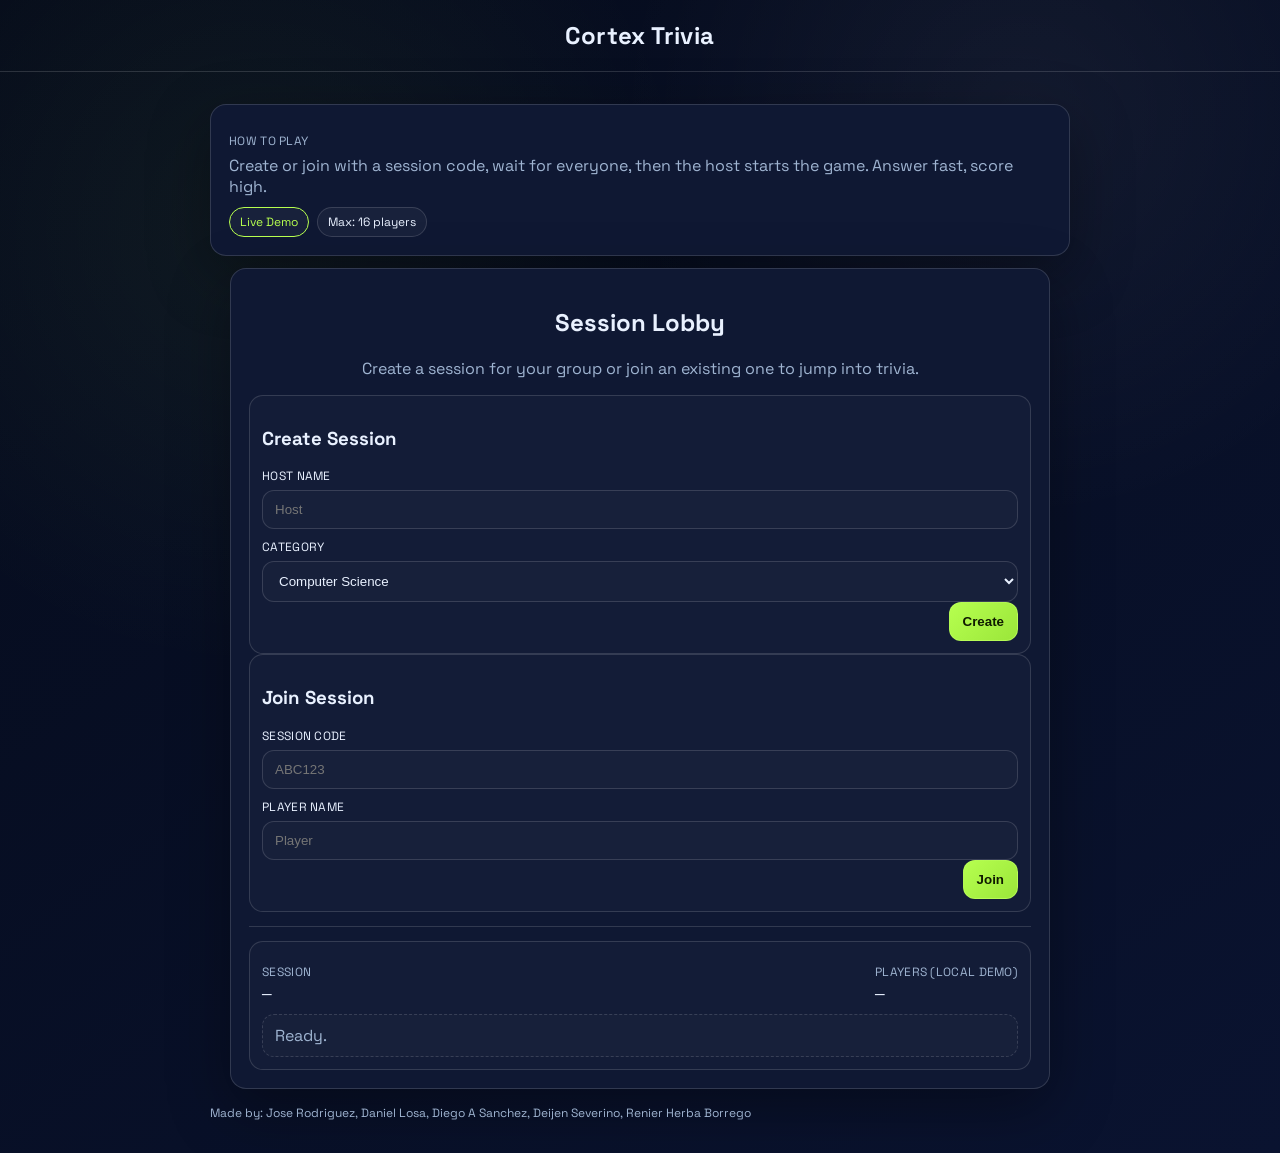
==== commit 9b94e804: "Clean lobby layout: added credits" ====
--- a/frontend/index.html
+++ b/frontend/index.html
@@ -11,14 +11,12 @@
 <!-- JOSE INTEGRATION: app.js uses data-page to decide which initializer to run -->
 <body data-page="lobby">
   <header class="header">
-    <!-- Centered brand; pills removed as requested -->
     <div class="container header__inner" style="justify-content:center;">
       <h1 class="brand">Cortex Trivia</h1>
     </div>
   </header>
 
-  <main class="container" style="max-width:920px;">
-    <!-- Hero strip: kept concise; no sprint pills -->
+  <main class="container" style="max-width:900px;">
     <section class="card" style="margin-top:12px;">
       <div class="row" style="justify-content:space-between; align-items:flex-start;">
         <div>
@@ -34,12 +32,11 @@
       </div>
     </section>
 
-    <!-- Single-column layout: Session Lobby centered, Sprint 5 content removed -->
-    <section class="card" style="margin-top:12px;">
+    <!-- Single, centered lobby card -->
+    <section class="card" style="margin-top:12px; max-width:820px; margin-left:auto; margin-right:auto;">
       <h2 style="text-align:center;">Session Lobby</h2>
-      <p class="muted" style="text-align:center;">
-        Sprint 3 update: Create sends the host to <span class="mono">host.html</span>. Join sends the player to
-        <span class="mono">player.html</span>.
+      <p class="muted" style="text-align:center; margin-top:6px;">
+        Create a session for your group or join an existing one to jump into trivia.
       </p>
 
       <div class="panel">
@@ -94,6 +91,11 @@
         <div class="status" id="statusText">Ready.</div>
       </div>
     </section>
+
+    <!-- Footer credit, bottom-left of the main content area -->
+    <p class="muted" style="margin:16px 0 12px; font-size:12px;">
+      Made by: Jose Rodriguez, Daniel Losa, Diego A Sanchez, Deijen Severino, Renier Herba Borrego
+    </p>
   </main>
 
   <script src="./app.js"></script>
